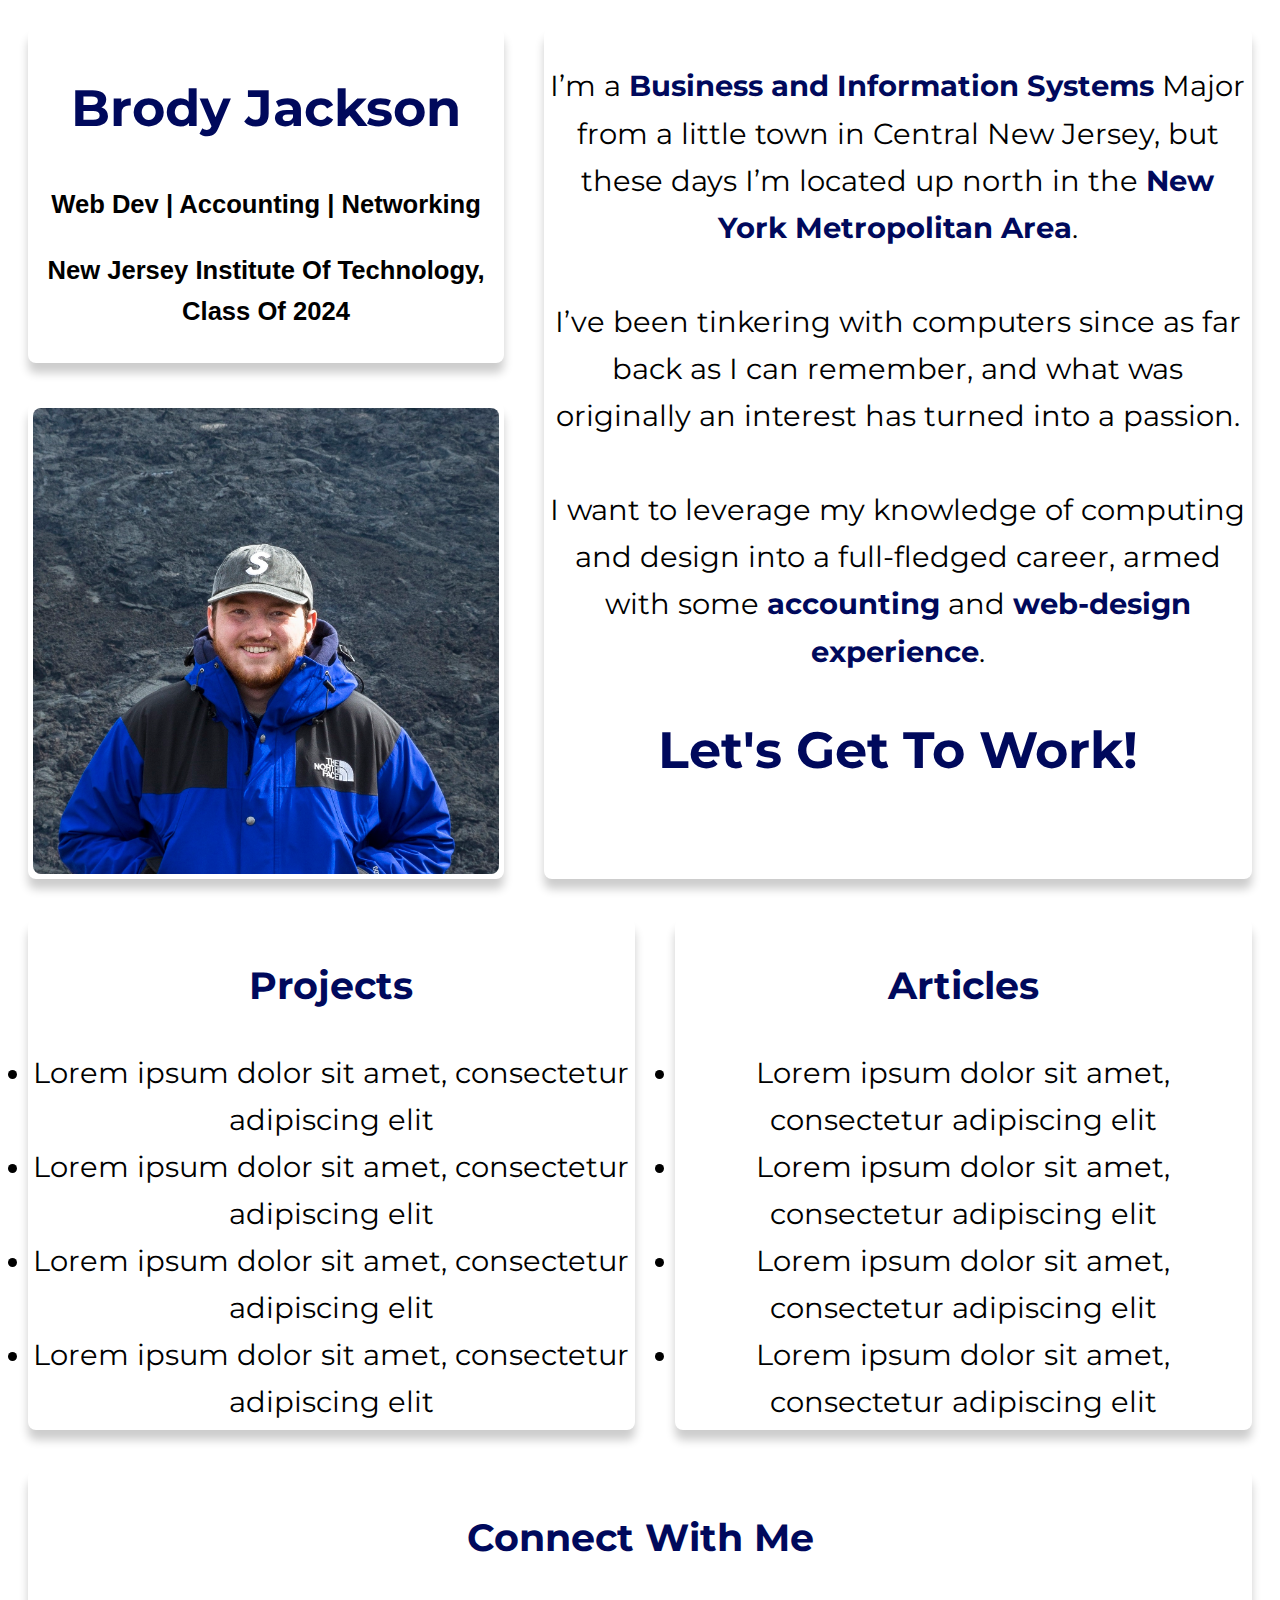
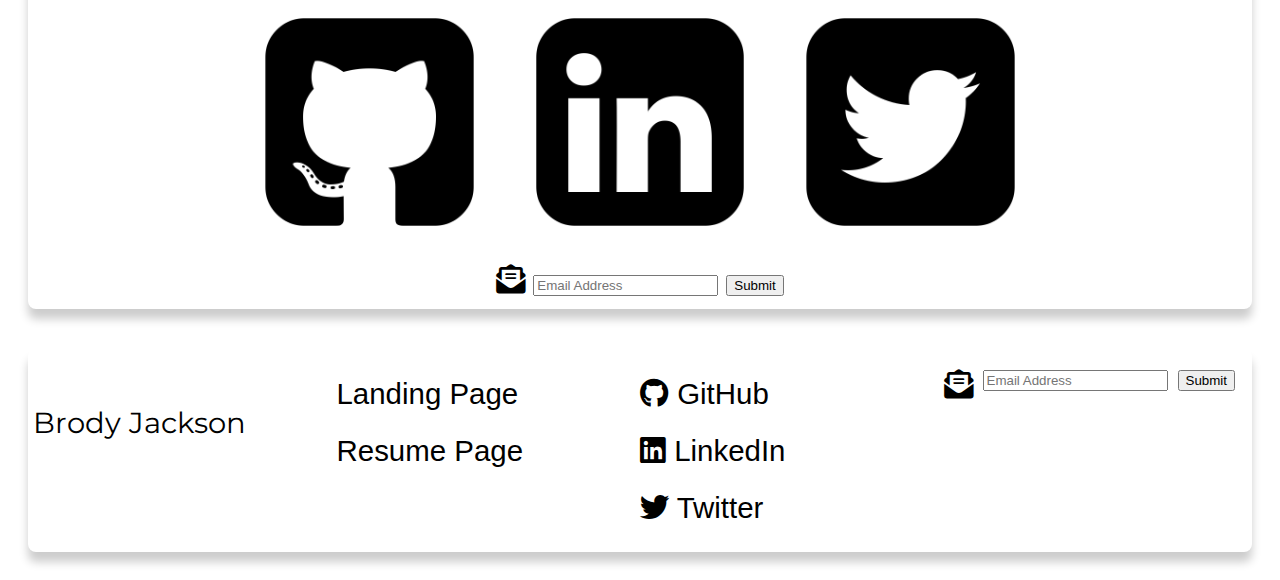
==== docs/index.html @ 4687d20e "tidied up footer section, added icons" ====
<!DOCTYPE html>
<html lang="en">
<head>
    <meta charset="UTF-8">
    <meta name="viewport" content="width=device-width, initial-scale=1.0">
    <title>Brody Jackson</title>
    <link rel="stylesheet" href="css/styles.css">

    <!-- Font Awesome Icons -->
    <link rel="preload" href="https://cdnjs.cloudflare.com/ajax/libs/font-awesome/6.0.0-beta2/css/all.min.css"
        as="style" onload="this.onload=null;this.rel='stylesheet'">
    <noscript>
        <link rel="stylesheet" href="https://cdnjs.cloudflare.com/ajax/libs/font-awesome/6.0.0-beta2/css/all.min.css">
    </noscript>   

    <!-- Google fonts -->    
    <link rel="preload" href="https://fonts.googleapis.com/css2?family=Montserrat&family=Inter+Sans&display=swap"
        as="style" onload="this.onload=null;this.rel='stylesheet'">
    <noscript>
        <link rel="stylesheet" href="https://fonts.googleapis.com/css2?family=Montserrat&family=Inter+Sans&display=swap">
    </noscript>
</head>
<body>
    <main>
    <div class="cards">
        <div class="name-card">
            <div class="card">
                <h1><span class="color-bold-text">Brody Jackson</span></h1>
                <h3>Web Dev | Accounting | Networking</h3>
                <h3>New Jersey Institute of Technology, Class of 2024</h3>
            </div>
        </div>

        <div class="headshot-card">
                <img src="images/headshot.jpg" alt="Iceland 2022">           
        </div>

        <div class="bio-card">    
                <p>
                    I’m a <span class="color-bold-text">Business and Information Systems</span> Major from a little town in Central New Jersey, but these days I’m located up north in the <span class="color-bold-text">New York Metropolitan Area</span>.
                    <br>
                    <br>
                    I’ve been tinkering with computers since as far back as I can remember, and what was originally an interest has turned into a passion.
                    <br>
                    <br>
                    I want to leverage my knowledge of computing and design into a full-fledged career, armed with some <span class="color-bold-text">accounting</span> and <span class="color-bold-text">web-design experience</span>.
                    
                </p>
                <h1><span class="color-bold-text">Let's get to work!</span></h1>
        </div>

        <div class="projects-card">
                <h2><span class="color-bold-text">Projects</span></h2>
                <li>
                    Lorem ipsum dolor sit amet, consectetur adipiscing elit
                </li>
                <li>
                    Lorem ipsum dolor sit amet, consectetur adipiscing elit
                </li>
                <li>
                    Lorem ipsum dolor sit amet, consectetur adipiscing elit
                </li>
                <li>
                    Lorem ipsum dolor sit amet, consectetur adipiscing elit
                </li>
        </div>

        <div class="articles-card">
                <h2><span class="color-bold-text">Articles</span></h2>
                <li>
                    Lorem ipsum dolor sit amet, consectetur adipiscing elit
                </li>
                <li>
                    Lorem ipsum dolor sit amet, consectetur adipiscing elit
                </li>
                <li>
                    Lorem ipsum dolor sit amet, consectetur adipiscing elit
                </li>
                <li>
                    Lorem ipsum dolor sit amet, consectetur adipiscing elit
                </li>
        </div>

        <div class="socials-card">
                <h2><span class="color-bold-text">Connect with Me</span></h2>
                <div class="socials-links">
                    <a href="https://github.com/brogey"><img src="images/github.png" alt=""></a>
                    <a href="https://www.linkedin.com/in/brody-jackson-4b256218b/"><img src="images/linkedin.png" alt=""></a>
                    <a href="https://twitter.com/brogeyyy"><img src="images/twitter.png" alt=""></a>
                </div>
                <form class="newsletter-form">
                    <i class="fas fa-envelope-open-text"></i>
                    <input type="email" placeholder="Email Address" required>
                    <input type="submit" value="Submit">
                </form>
        </div>


    <div class="footer-card">
        <footer>
            <div class="column">
                <p>Brody Jackson</p>
            </div>

            <div class="column">
                <a href="#">Landing Page</a>
                <a href="#">Resume Page</a>
            </div>

            <div class="column">
                <a href="https://github.com/brogey"><span class="footer-link"><i class="fa-brands fa-github"></i> GitHub</span></a>
                <a href="https://www.linkedin.com/in/brody-jackson-4b256218b/"><span class="footer-link"><i class="fa-brands fa-linkedin"></i> LinkedIn</span></a>
                <a href="https://twitter.com/brogeyyy"><span class="footer-link"><i class="fa-brands fa-twitter"></i> Twitter</span></a>
            </div>

            <div class="column">
                <form class="newsletter-form">
                    <i class="fas fa-envelope-open-text"></i>
                    <input type="email" placeholder="Email Address" required>
                    <input type="submit" value="Submit">
                </form>
            </div>
        </footer>
    </div>
    </div>
    </main>
</body>
</html>
---- docs/css/styles.css ----
:root {
    --base-link-color: #000000;
    --primary-color: #00095C;
    --secondary-color: #000;
    --card-color: #fff;

    --font-primary: 'Montserrat', sans-serif;
    --font-secondary: 'Inter', sans-serif;

    --base-font-size: 2.3vw;
    --h1-font-size: 4vw;
    --h2-font-size: 3vw;
    --h3-font-size: 2vw;
}

body {
    background-image: url(../images/johny-goerend-U_diPCXCBxU-unsplash.jpg);
    background-size: cover;
    background-position: center;
    font: var(--base-font-size) / 1.6 var(--font-primary);
}

/* Base Element Styles */
h1,
h2 {
    font-family: var(--font-primary);
    text-transform: capitalize;
}

h1 {
    font-size: var(--h1-font-size);
}

h2 {
    font-size: var(--h2-font-size)
}

h3 {
    font-family: var(--font-secondary);
    text-transform: capitalize;

    font-size: var(--h3-font-size);
}

.color-bold-text {
    color: var(--primary-color);
    font-weight: bold;
}

a {
    font-family: var(--font-secondary);
    color: var(--base-link-color);
    text-decoration: none;
}

a:hover {
    text-decoration: underline;
}

/* Layout Styles */
.name-card {
    grid-area: name;
    background-color: #fff;
    border-radius: 8px;
    padding: 5px 5px;
    margin: 20px;
    box-shadow: 0 10px 10px 0 rgba(0, 0, 0, 0.2);
    transition: 0.3s;

    text-align: center;
}

.headshot-card {
    grid-area: headshot;
    background-color: #fff;
    border-radius: 8px;
    padding: 5px 5px;
    margin: 20px;
    box-shadow: 0 10px 10px 0 rgba(0, 0, 0, 0.2);
    transition: 0.3s;
}

.headshot-card img {
    max-width: 100%;
    max-height: 100%;
    display: block;
    border-radius: 8px;
    margin: 0 auto;
    object-fit: contain;
}

.bio-card {
    grid-area: bio;
    background-color: #fff;
    border-radius: 8px;
    padding: 5px 5px;
    margin: 20px;
    box-shadow: 0 10px 10px 0 rgba(0, 0, 0, 0.2);
    transition: 0.3s;

    text-align: center;
}

.projects-card {
    grid-area: projects;
    background-color: #fff;
    border-radius: 8px;
    padding: 5px 5px;
    margin: 20px;
    box-shadow: 0 10px 10px 0 rgba(0, 0, 0, 0.2);
    transition: 0.3s;

    text-align: center;
}

.articles-card {
    grid-area: articles;
    background-color: #fff;
    border-radius: 8px;
    padding: 5px 5px;
    margin: 20px;
    box-shadow: 0 10px 10px 0 rgba(0, 0, 0, 0.2);
    transition: 0.3s;

    text-align: center;
}

.socials-card {
    grid-area: socials;
    background-color: #fff;
    border-radius: 8px;
    padding: 5px 5px;
    margin: 20px;
    box-shadow: 0 10px 10px 0 rgba(0, 0, 0, 0.2);
    transition: 0.3s;

    text-align: center;
}

.socials-card img {
    max-width: 20%;
    max-height: 20%;
}

.socials-links img{
    margin-left: 10px;
    margin-right: 10px;
}

.footer-card {
    grid-area: footer;
    background-color: #fff;
    border-radius: 8px;
    padding: 5px 5px;
    margin: 20px;
    box-shadow: 0 10px 10px 0 rgba(0, 0, 0, 0.2);
    transition: 0.3s;
}

footer {
    display: flex;
    justify-content: space-between;
    vertical-align: middle;
    margin-bottom: 1rem;
    margin-top: 1rem;
}

.column {
    flex: 1;
    display: flex;
    flex-direction: column;
    gap: 10px;
    vertical-align: middle;
}

.column form {
    display: flex;
    flex-direction: row;
    align-items: flex-start;
    vertical-align: middle;
    gap: 10px;
}

.cards {
    display: grid;
    grid-template-areas: 
        'name name bio bio bio bio'
        'headshot headshot bio bio bio bio'
        'headshot headshot bio bio bio bio'
        'projects projects projects articles articles articles'
        'socials socials socials socials socials socials'
        'footer footer footer footer footer footer';
    grid-auto-rows: minmax(100px, auto);
}
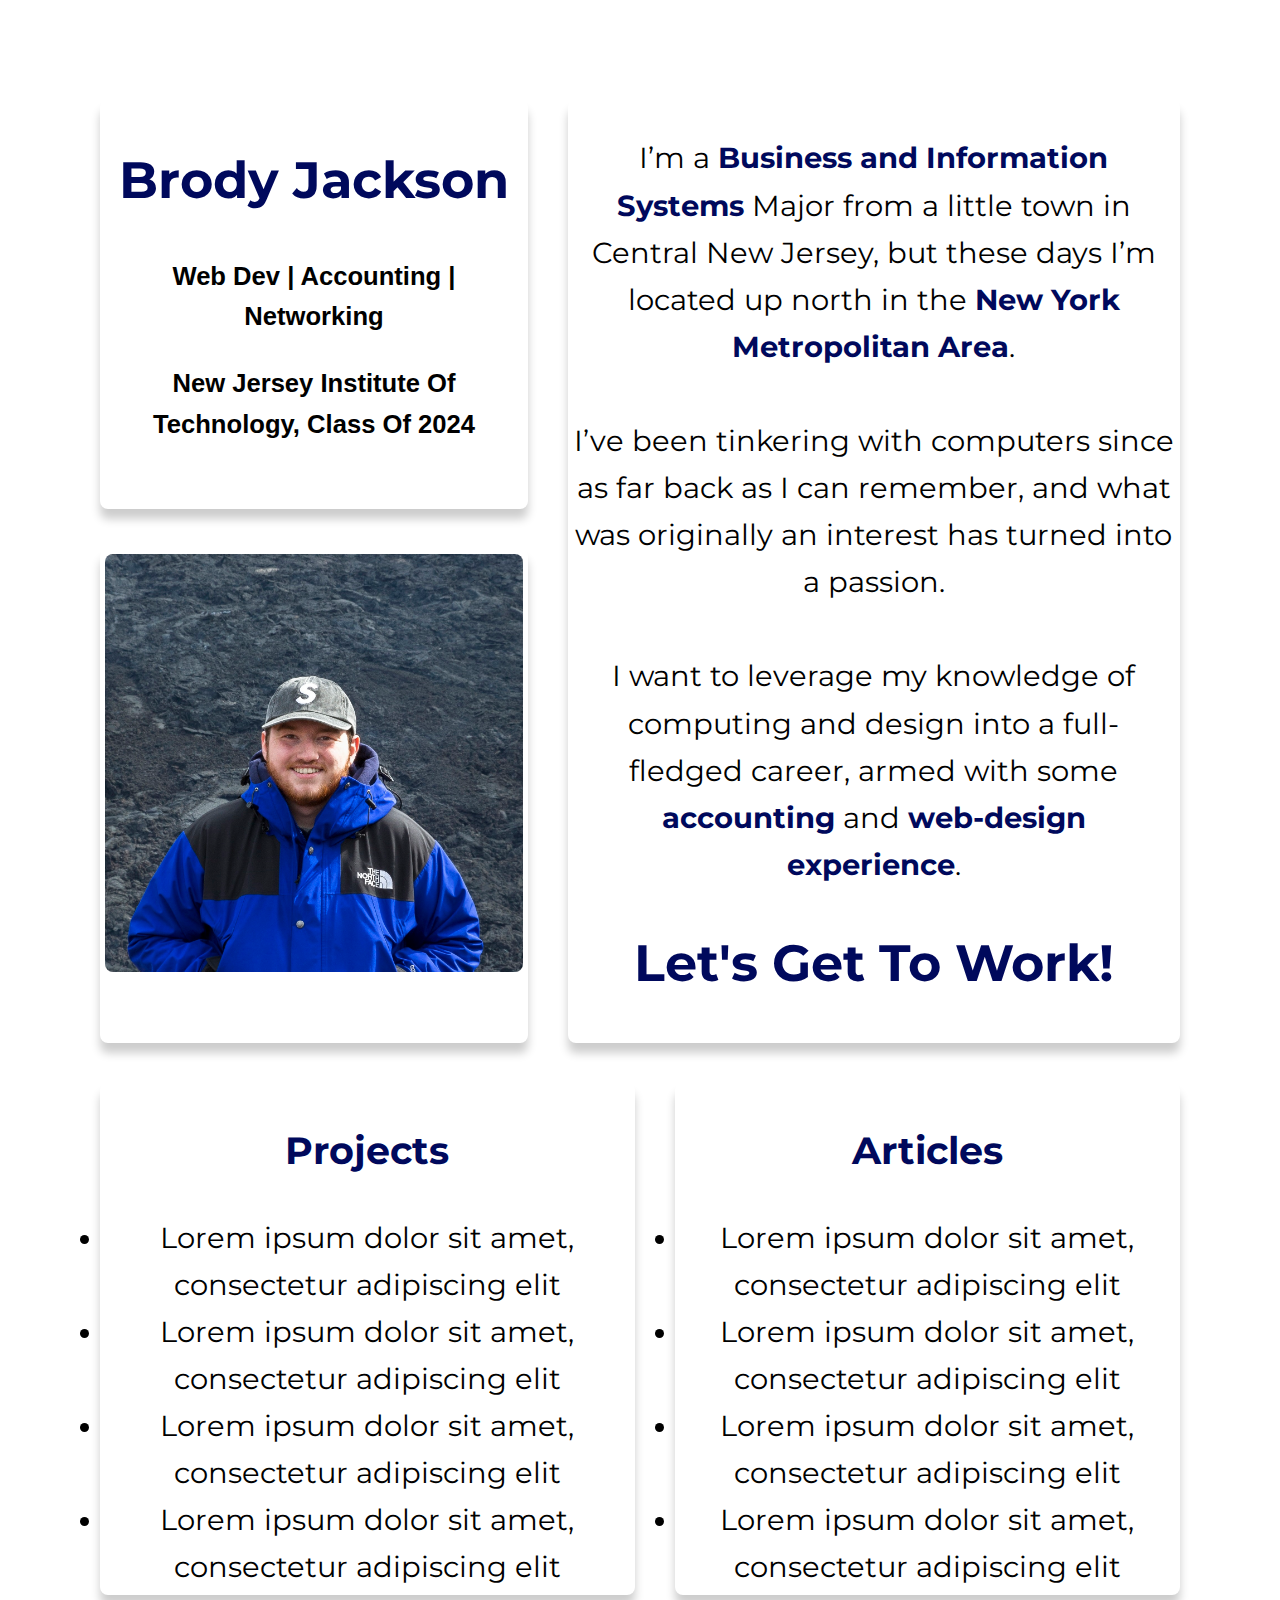
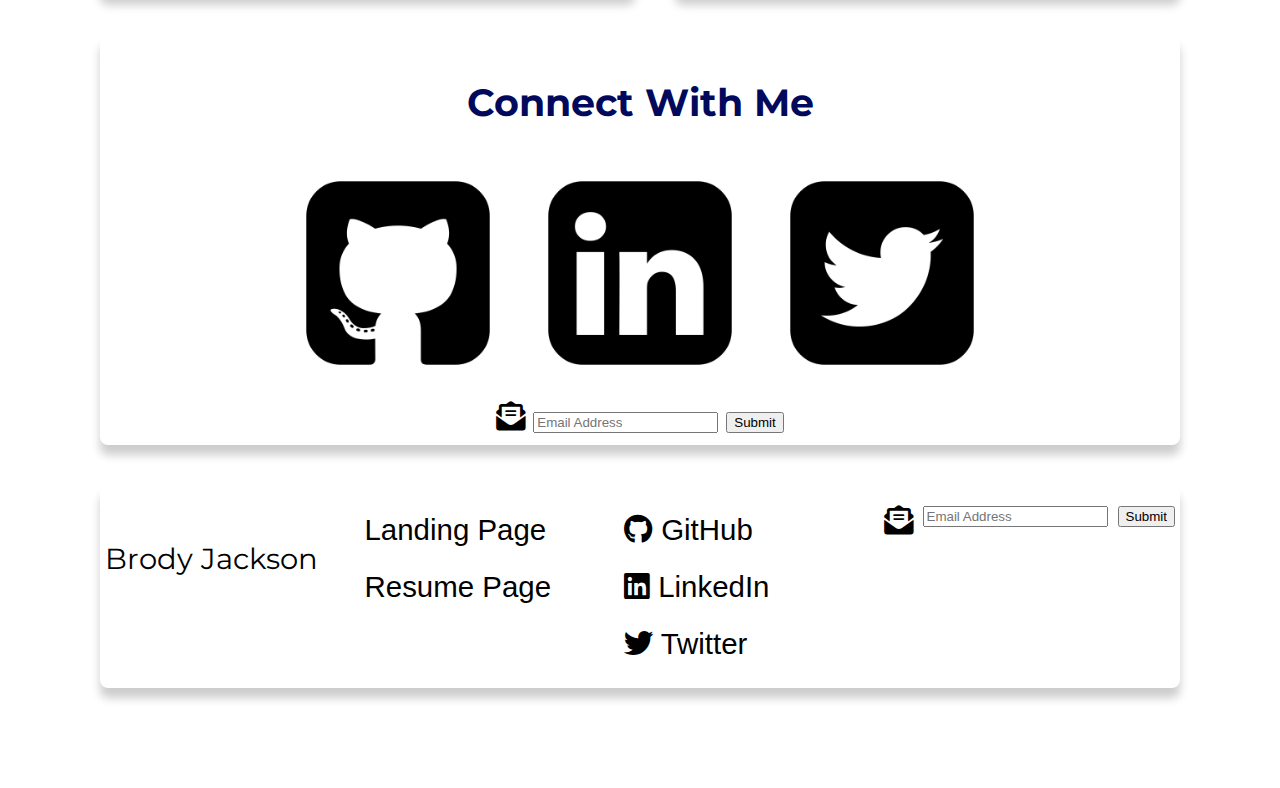
==== commit 780dfbb7: "added resume page content and css, connected landing and resume page together" ====
--- a/docs/index.html
+++ b/docs/index.html
@@ -103,8 +103,8 @@
             </div>
 
             <div class="column">
-                <a href="#">Landing Page</a>
-                <a href="#">Resume Page</a>
+                <a href="/docs/index.html">Landing Page</a>
+                <a href="/docs/resume.html">Resume Page</a>
             </div>
 
             <div class="column">
--- a/docs/css/styles.css
+++ b/docs/css/styles.css
@@ -18,6 +18,7 @@
     background-size: cover;
     background-position: center;
     font: var(--base-font-size) / 1.6 var(--font-primary);
+    margin: 5rem;
 }
 
 /* Base Element Styles */
@@ -145,6 +146,18 @@
 .socials-links img{
     margin-left: 10px;
     margin-right: 10px;
+}
+
+.resume-card {
+    grid-area: resume;
+    background-color: #fff;
+    border-radius: 8px;
+    padding: 20px 20px;
+    margin: 20px;
+    box-shadow: 0 10px 10px 0 rgba(0, 0, 0, 0.2);
+    transition: 0.3s;
+
+    text-align: left;
 }
 
 .footer-card {
@@ -191,4 +204,20 @@
         'socials socials socials socials socials socials'
         'footer footer footer footer footer footer';
     grid-auto-rows: minmax(100px, auto);
+}
+
+.resume-cards {
+    display: grid;
+    grid-template-areas: 
+        'resume resume'
+        'resume resume'
+        'resume resume'
+        'resume resume'
+        'resume resume'
+        'footer footer';
+    grid-auto-rows: minmax(100px, auto);
+}
+
+.ender {
+    font-size: 1.5vw;
 }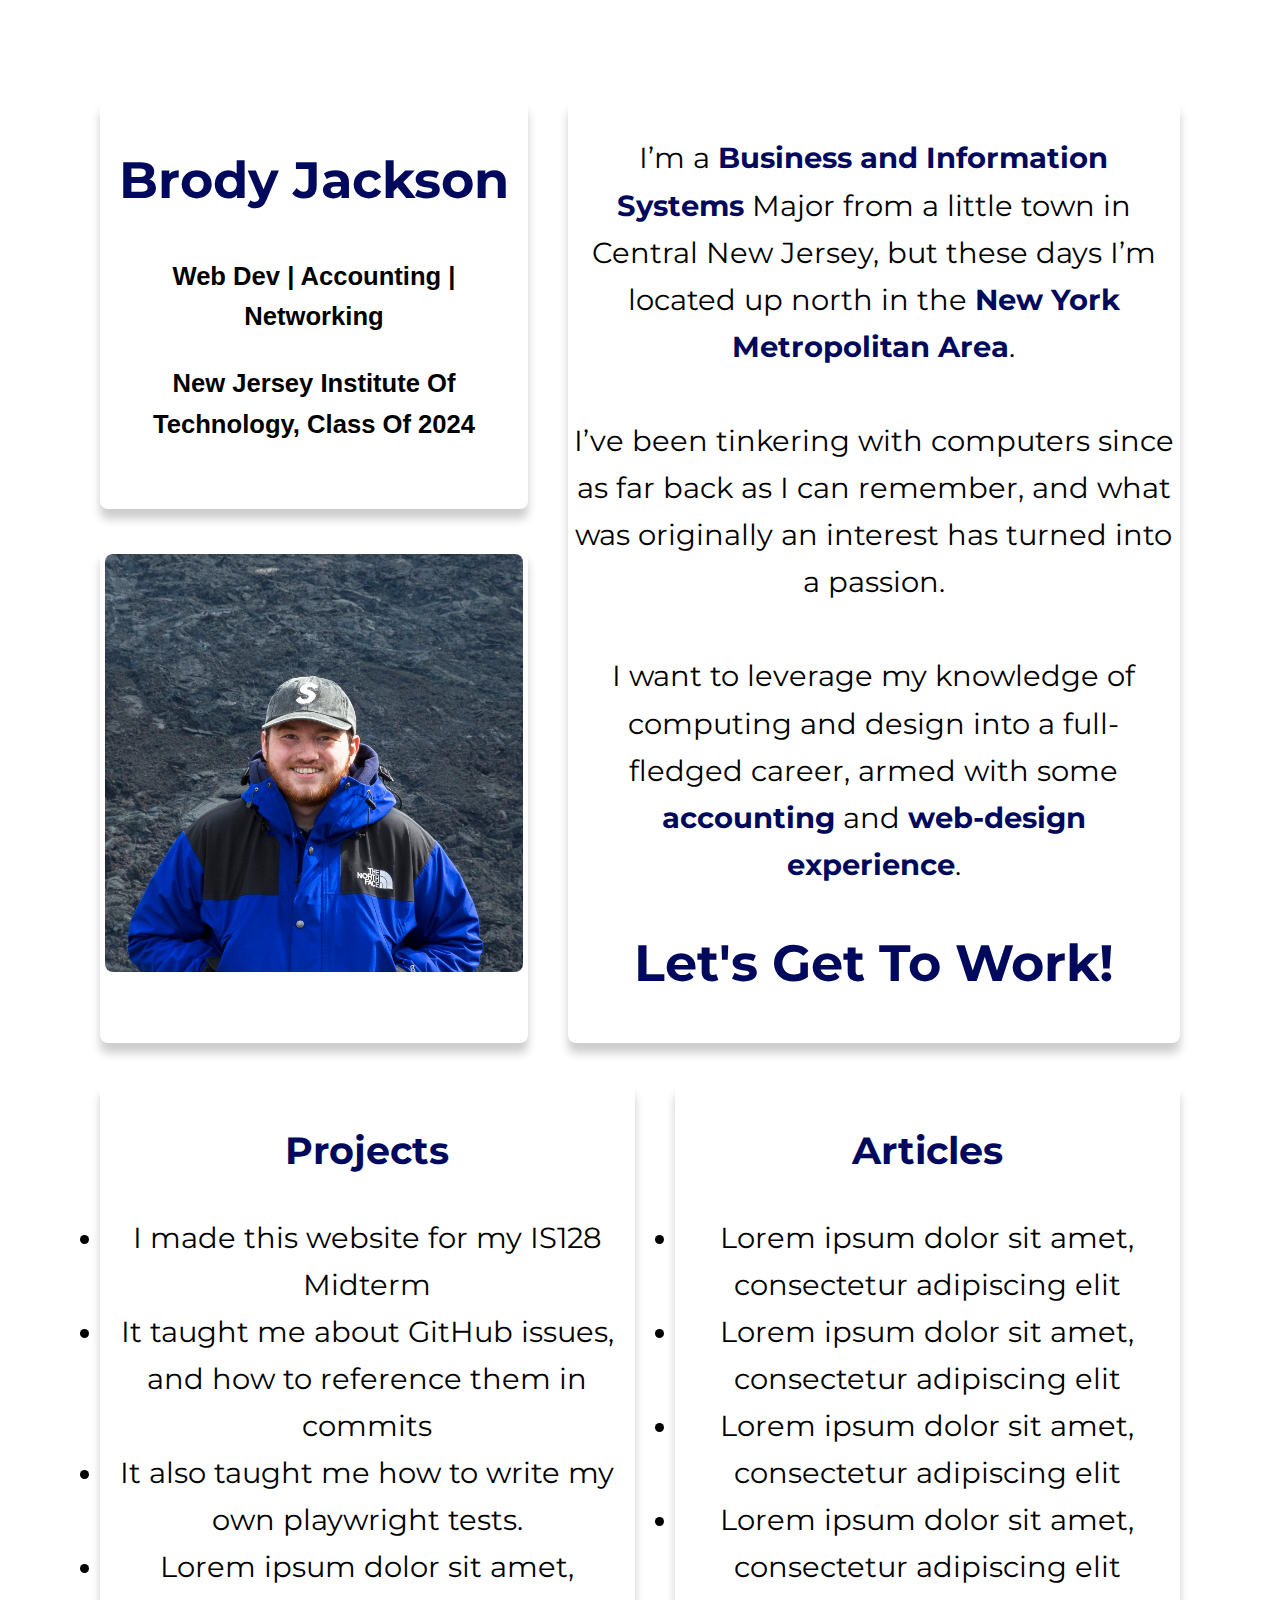
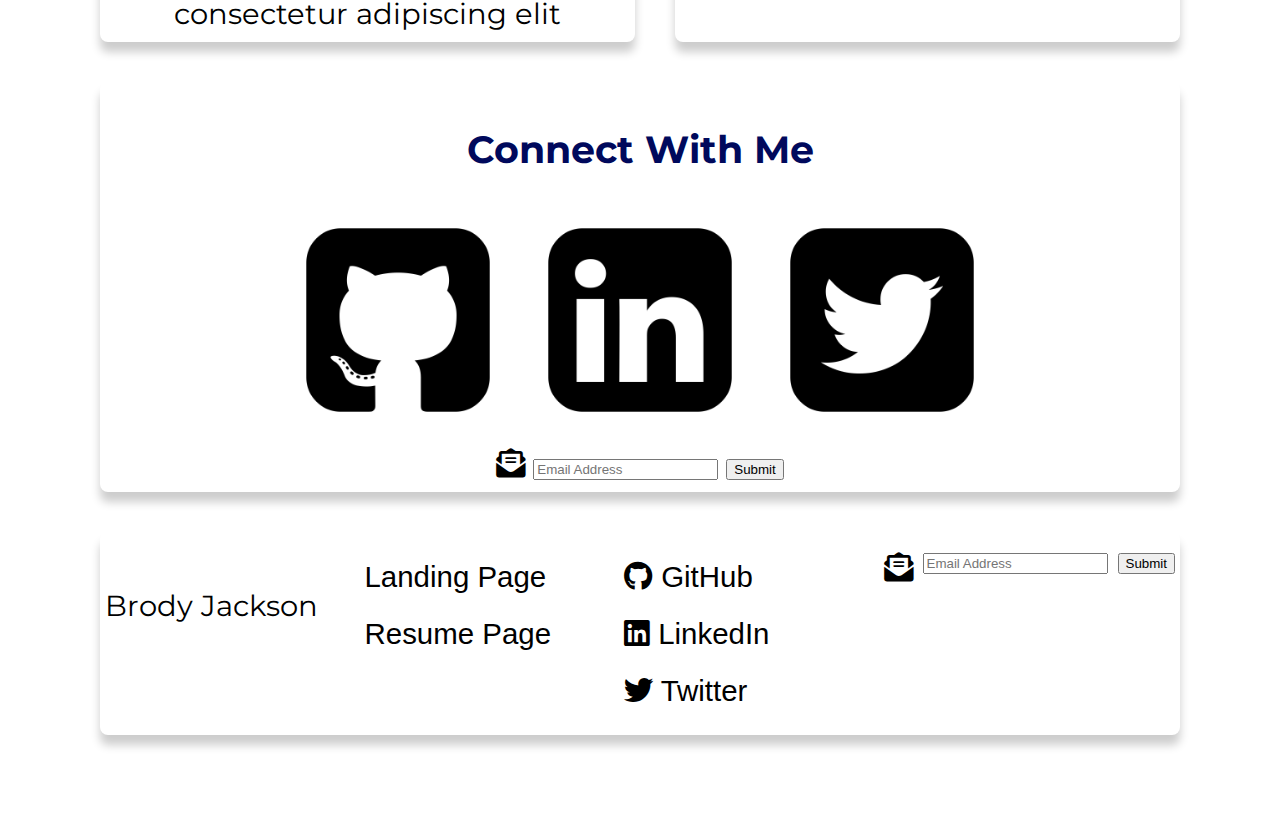
==== commit 01598b1a: "changed project text to reflect actual projects as per issue #24" ====
--- a/docs/index.html
+++ b/docs/index.html
@@ -1,8 +1,11 @@
 <!DOCTYPE html>
 <html lang="en">
 <head>
-    <meta charset="UTF-8">
+    <meta charset="utf-8">
     <meta name="viewport" content="width=device-width, initial-scale=1.0">
+    <meta name="description" content="This is a Portfolio site coded for IS218.">
+    <meta name="keywords" content="Portfolio, resume, brand archetype, explorer, mobile-friendly">
+
     <title>Brody Jackson</title>
     <link rel="stylesheet" href="css/styles.css">
 
@@ -52,13 +55,13 @@
         <div class="projects-card">
                 <h2><span class="color-bold-text">Projects</span></h2>
                 <li>
-                    Lorem ipsum dolor sit amet, consectetur adipiscing elit
+                    I made this website for my IS128 Midterm
                 </li>
                 <li>
-                    Lorem ipsum dolor sit amet, consectetur adipiscing elit
+                    It taught me about GitHub issues, and how to reference them in commits
                 </li>
                 <li>
-                    Lorem ipsum dolor sit amet, consectetur adipiscing elit
+                    It also taught me how to write my own playwright tests.
                 </li>
                 <li>
                     Lorem ipsum dolor sit amet, consectetur adipiscing elit
@@ -103,8 +106,8 @@
             </div>
 
             <div class="column">
-                <a href="/docs/index.html">Landing Page</a>
-                <a href="/docs/resume.html">Resume Page</a>
+                <a href="index.html">Landing Page</a>
+                <a href="resume.html">Resume Page</a>
             </div>
 
             <div class="column">
--- a/docs/css/styles.css
+++ b/docs/css/styles.css
@@ -220,4 +220,23 @@
 
 .ender {
     font-size: 1.5vw;
+}
+
+@media only screen and (max-width: 600px) {
+    .cards {
+        display: grid;
+        grid-template-areas: 
+            'name'
+            'headshot'
+            'bio'
+            'projects'
+            'articles'
+            'socials'
+            'footer';
+        grid-auto-rows: minmax(100px, auto);
+    }
+
+    body {
+        margin: auto;
+    }
 }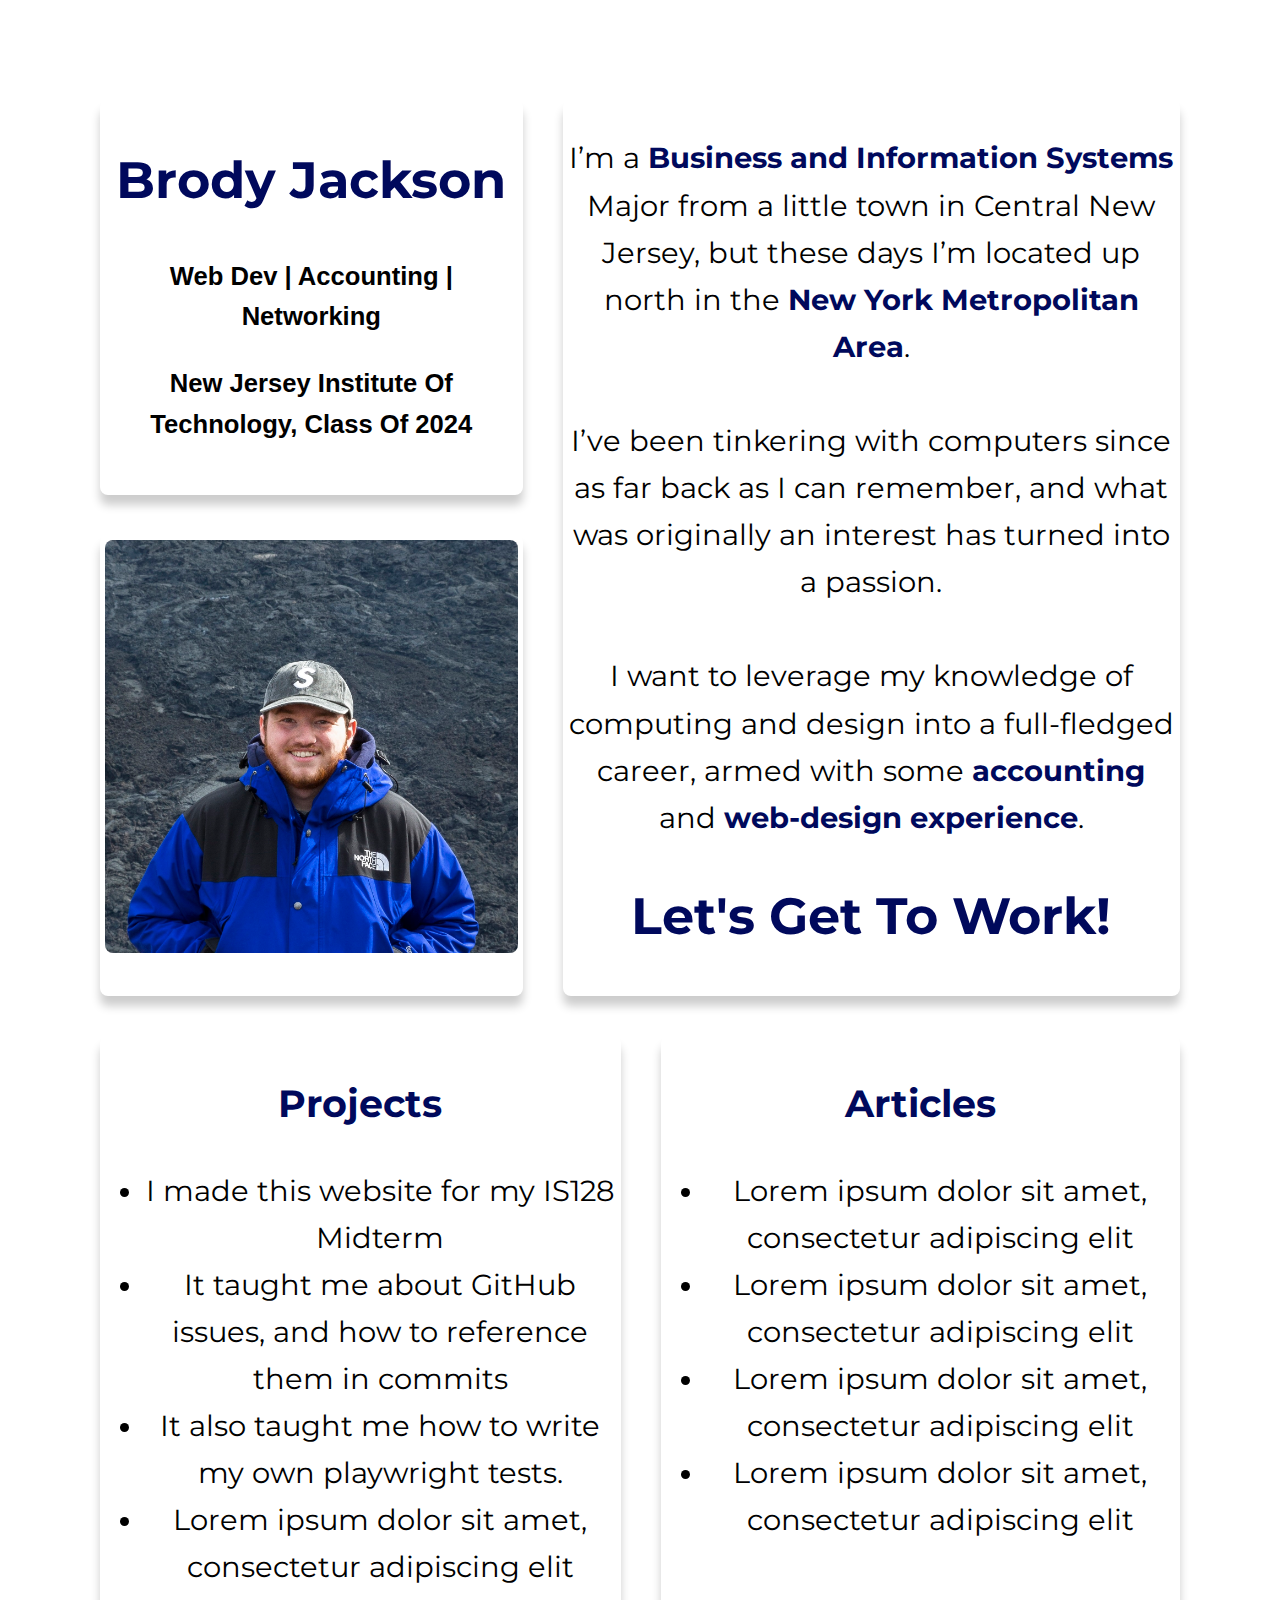
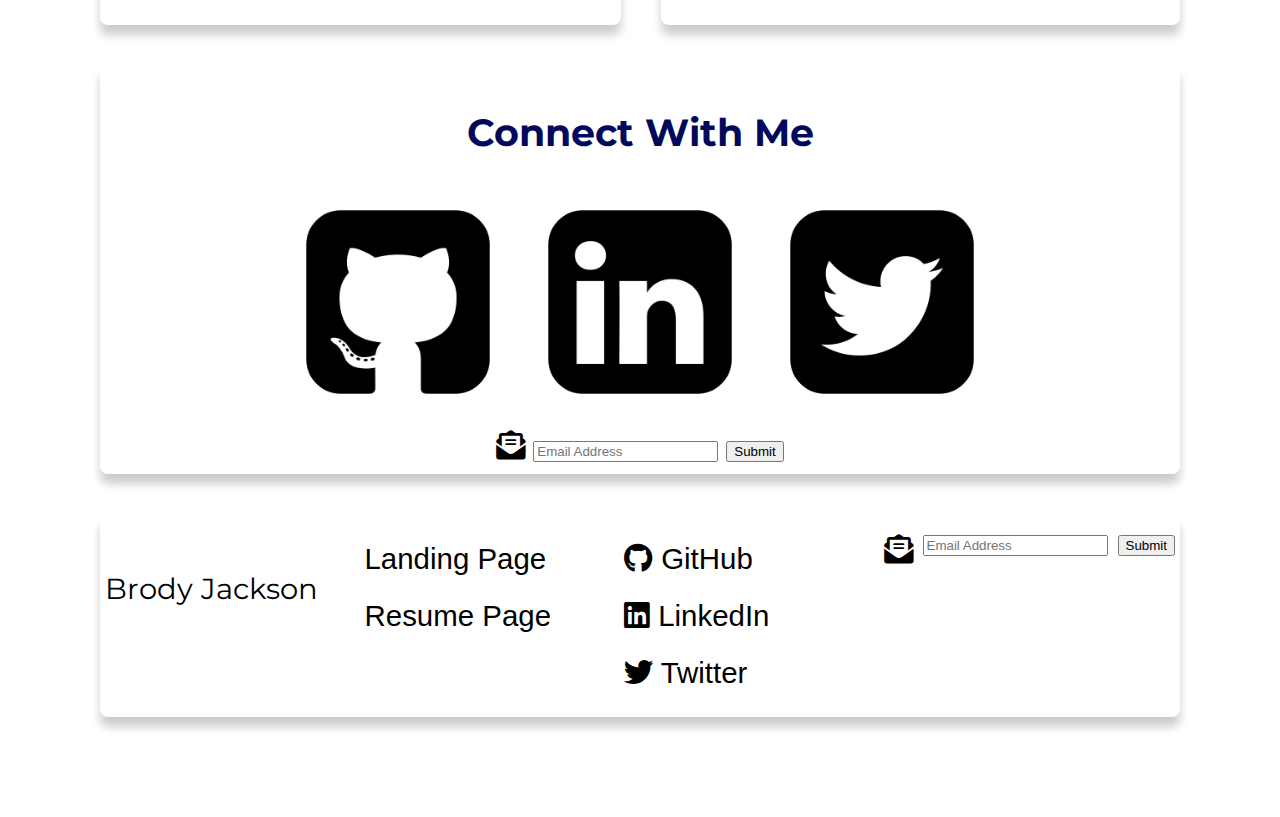
==== commit fd5ba4e3: "added list items to unordered lists as per issue #31" ====
--- a/docs/index.html
+++ b/docs/index.html
@@ -54,42 +54,46 @@
 
         <div class="projects-card">
                 <h2><span class="color-bold-text">Projects</span></h2>
-                <li>
-                    I made this website for my IS128 Midterm
-                </li>
-                <li>
-                    It taught me about GitHub issues, and how to reference them in commits
-                </li>
-                <li>
-                    It also taught me how to write my own playwright tests.
-                </li>
-                <li>
-                    Lorem ipsum dolor sit amet, consectetur adipiscing elit
-                </li>
+                <ul>
+                    <li>
+                        I made this website for my IS128 Midterm
+                    </li>
+                    <li>
+                        It taught me about GitHub issues, and how to reference them in commits
+                    </li>
+                    <li>
+                        It also taught me how to write my own playwright tests.
+                    </li>
+                    <li>
+                        Lorem ipsum dolor sit amet, consectetur adipiscing elit
+                    </li>
+                </ul>
         </div>
 
         <div class="articles-card">
                 <h2><span class="color-bold-text">Articles</span></h2>
-                <li>
-                    Lorem ipsum dolor sit amet, consectetur adipiscing elit
-                </li>
-                <li>
-                    Lorem ipsum dolor sit amet, consectetur adipiscing elit
-                </li>
-                <li>
-                    Lorem ipsum dolor sit amet, consectetur adipiscing elit
-                </li>
-                <li>
-                    Lorem ipsum dolor sit amet, consectetur adipiscing elit
-                </li>
+                <ul>
+                    <li>
+                        Lorem ipsum dolor sit amet, consectetur adipiscing elit
+                    </li>
+                    <li>
+                        Lorem ipsum dolor sit amet, consectetur adipiscing elit
+                    </li>
+                    <li>
+                        Lorem ipsum dolor sit amet, consectetur adipiscing elit
+                    </li>
+                    <li>
+                        Lorem ipsum dolor sit amet, consectetur adipiscing elit
+                    </li>
+                </ul>
         </div>
 
         <div class="socials-card">
                 <h2><span class="color-bold-text">Connect with Me</span></h2>
                 <div class="socials-links">
-                    <a href="https://github.com/brogey"><img src="images/github.png" alt=""></a>
-                    <a href="https://www.linkedin.com/in/brody-jackson-4b256218b/"><img src="images/linkedin.png" alt=""></a>
-                    <a href="https://twitter.com/brogeyyy"><img src="images/twitter.png" alt=""></a>
+                    <a href="https://github.com/brogey"><img src="images/github.png" alt="GitHub"></a>
+                    <a href="https://www.linkedin.com/in/brody-jackson-4b256218b/"><img src="images/linkedin.png" alt="LinkedIn"></a>
+                    <a href="https://twitter.com/brogeyyy"><img src="images/twitter.png" alt="Twitter"></a>
                 </div>
                 <form class="newsletter-form">
                     <i class="fas fa-envelope-open-text"></i>
